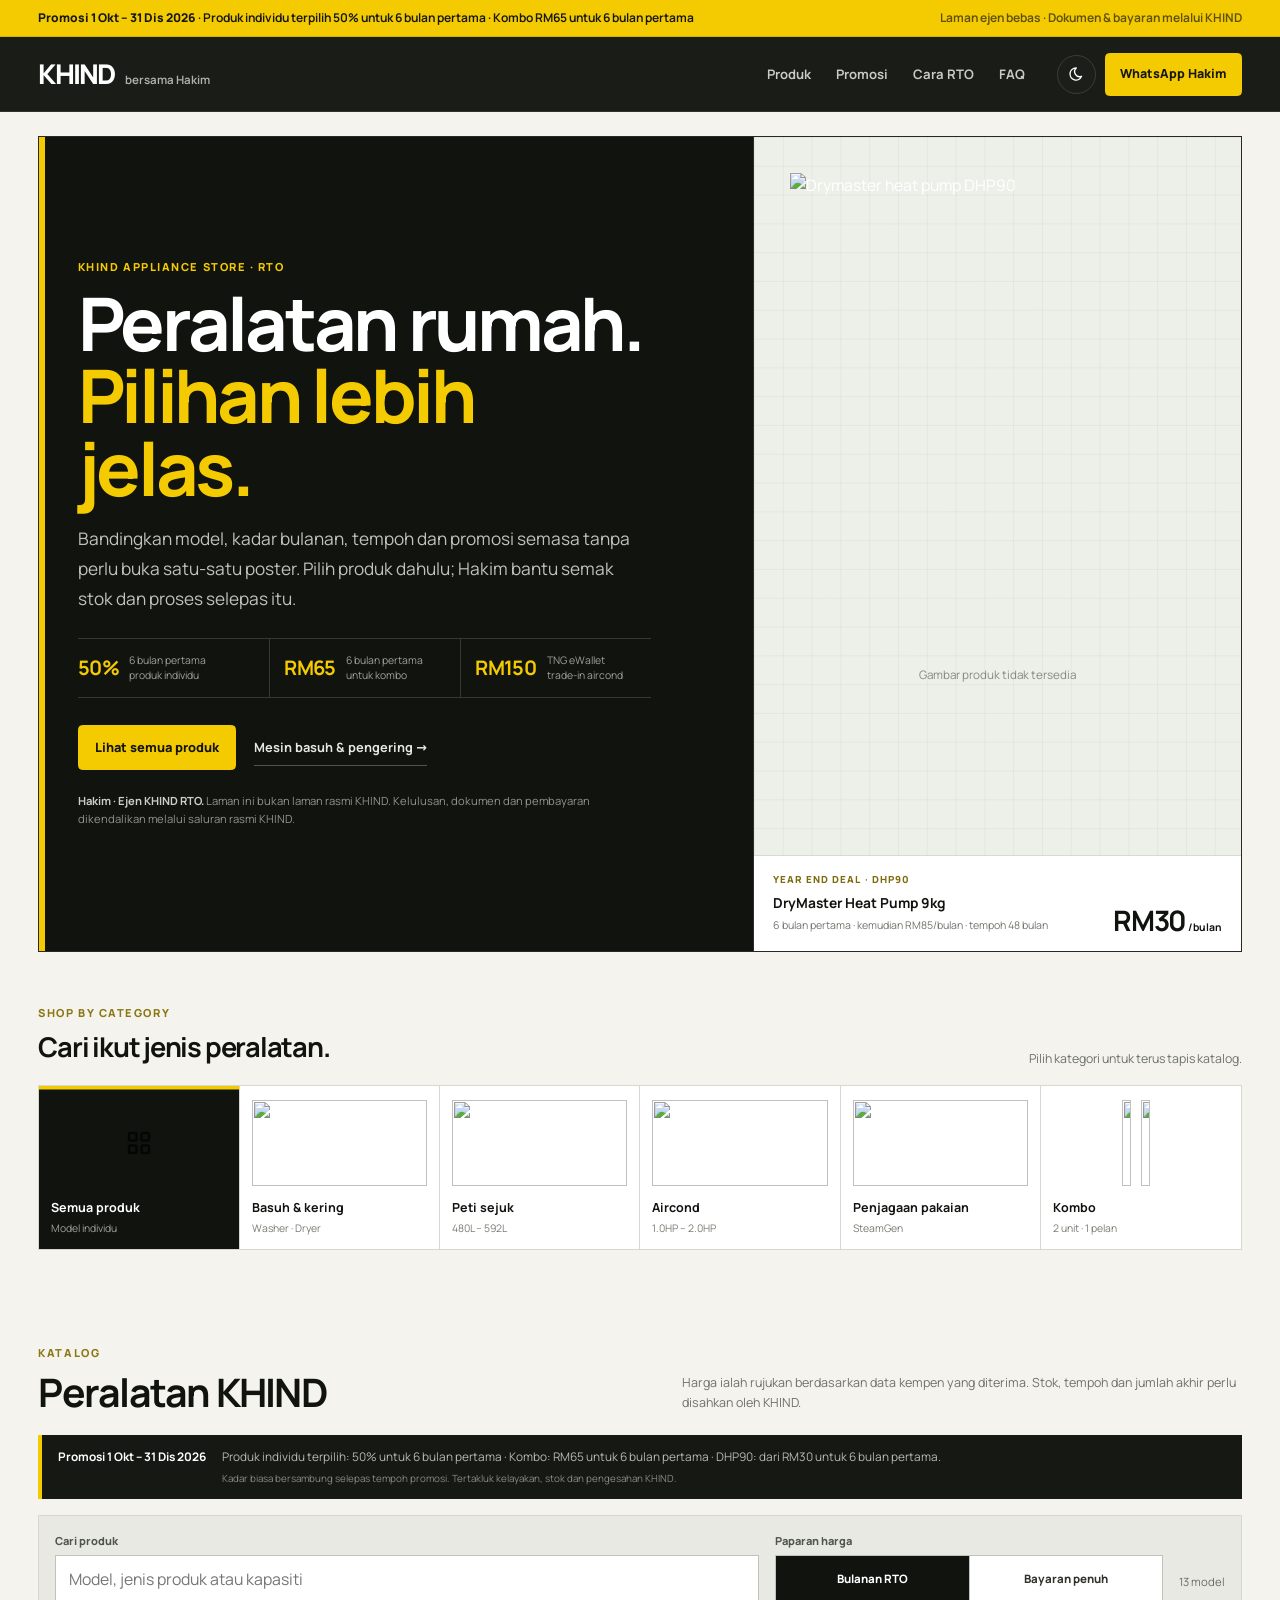
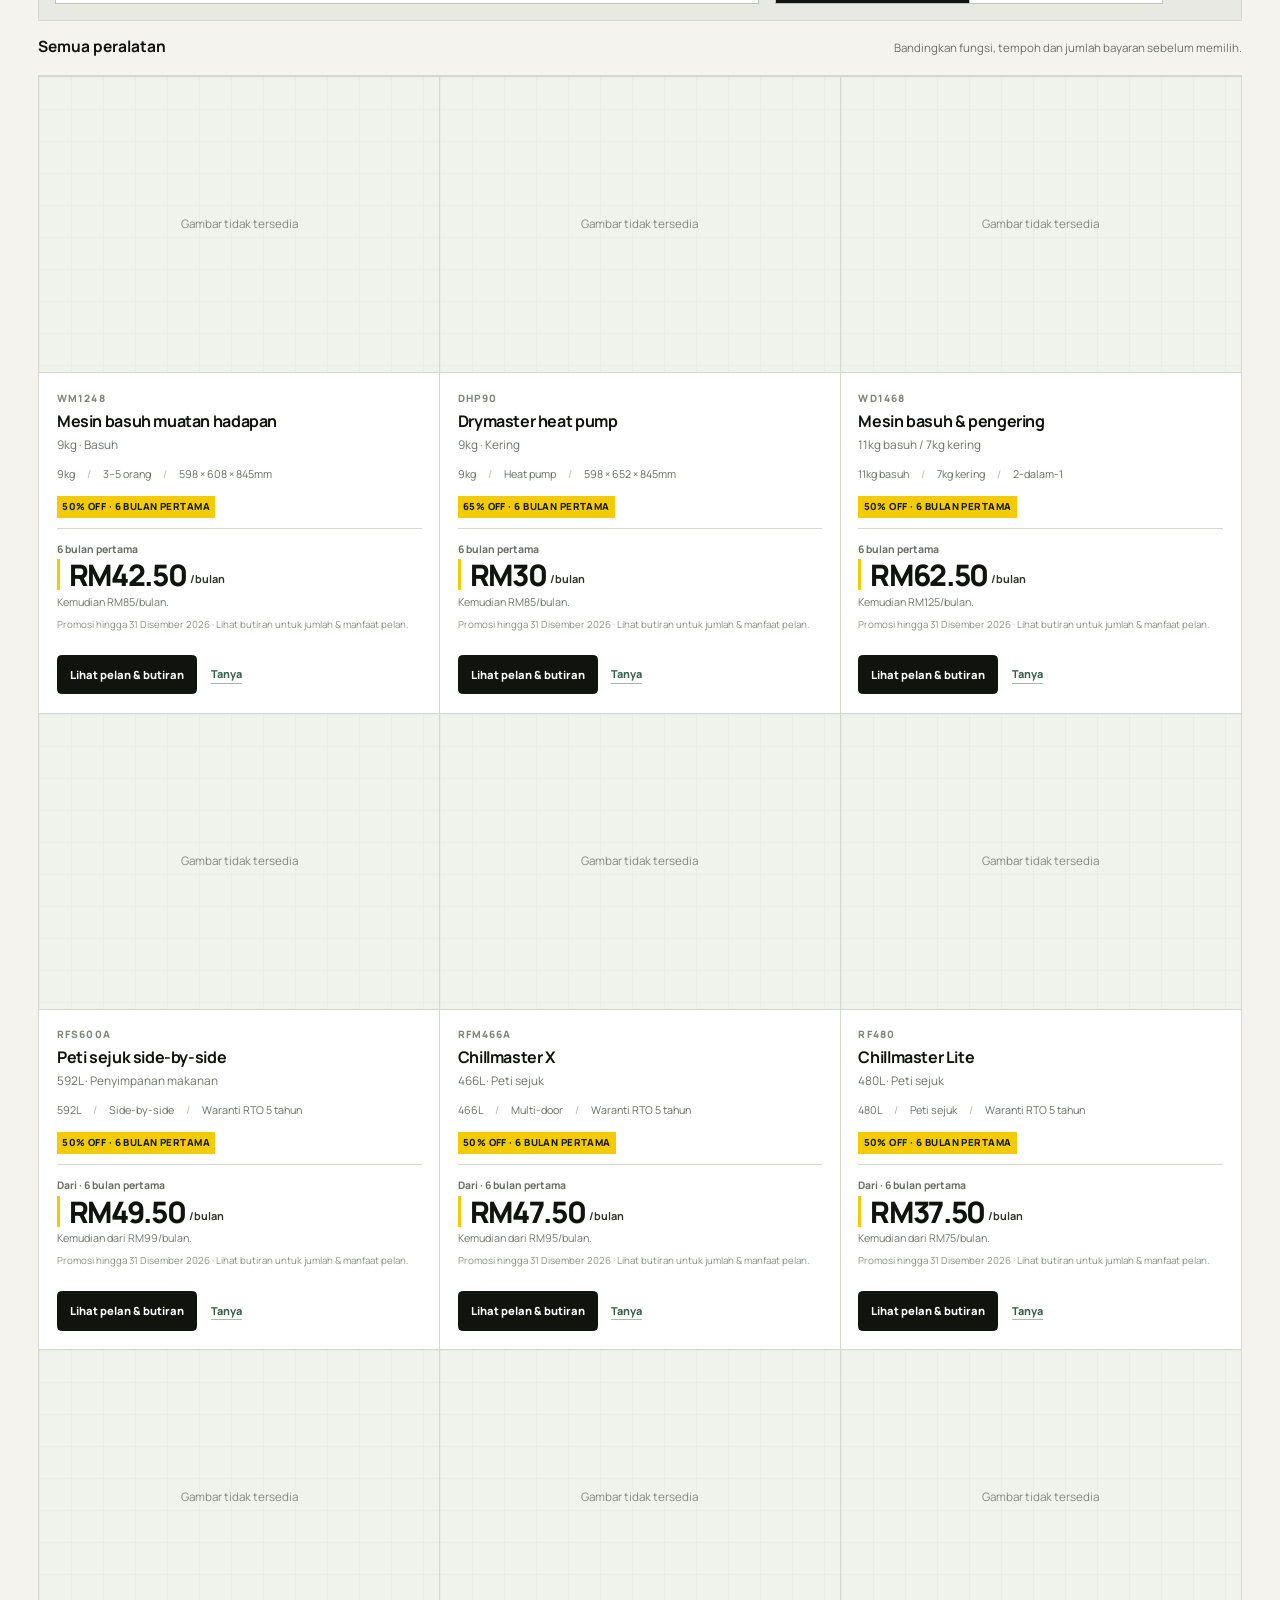
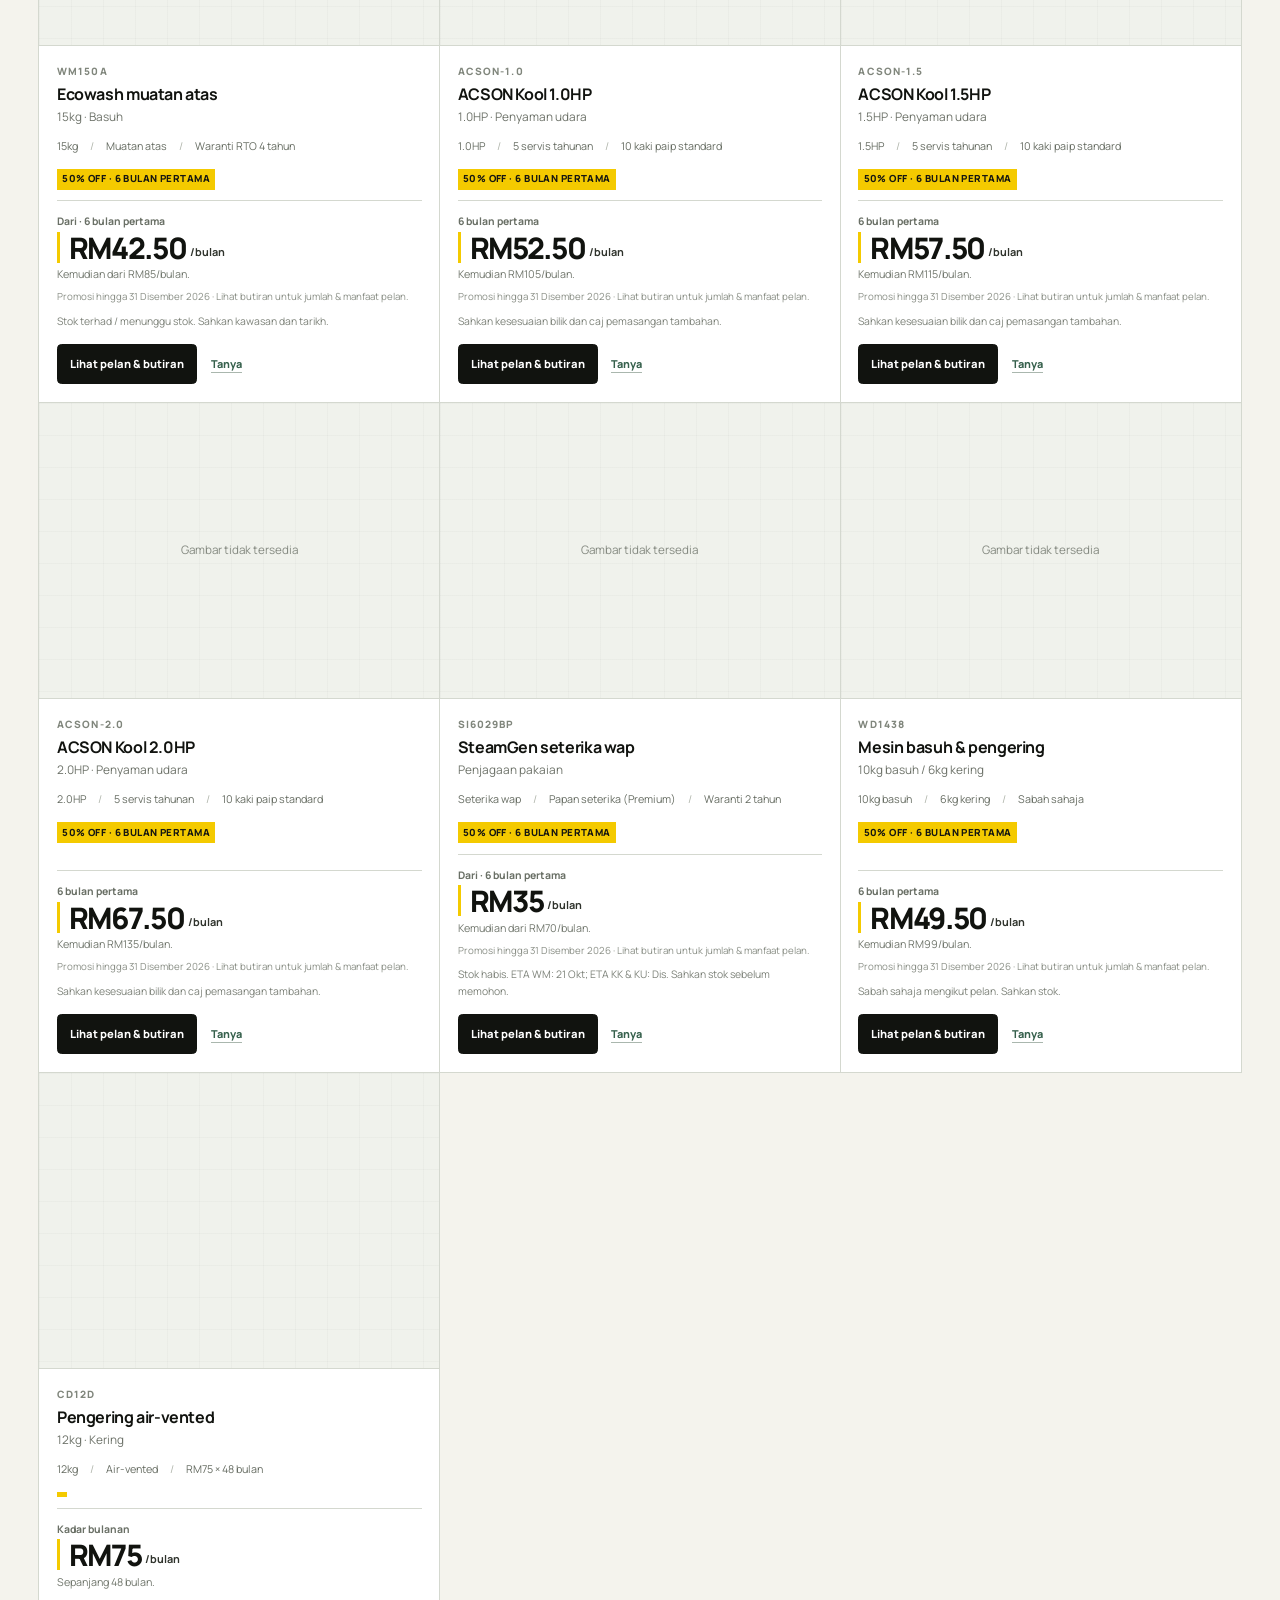
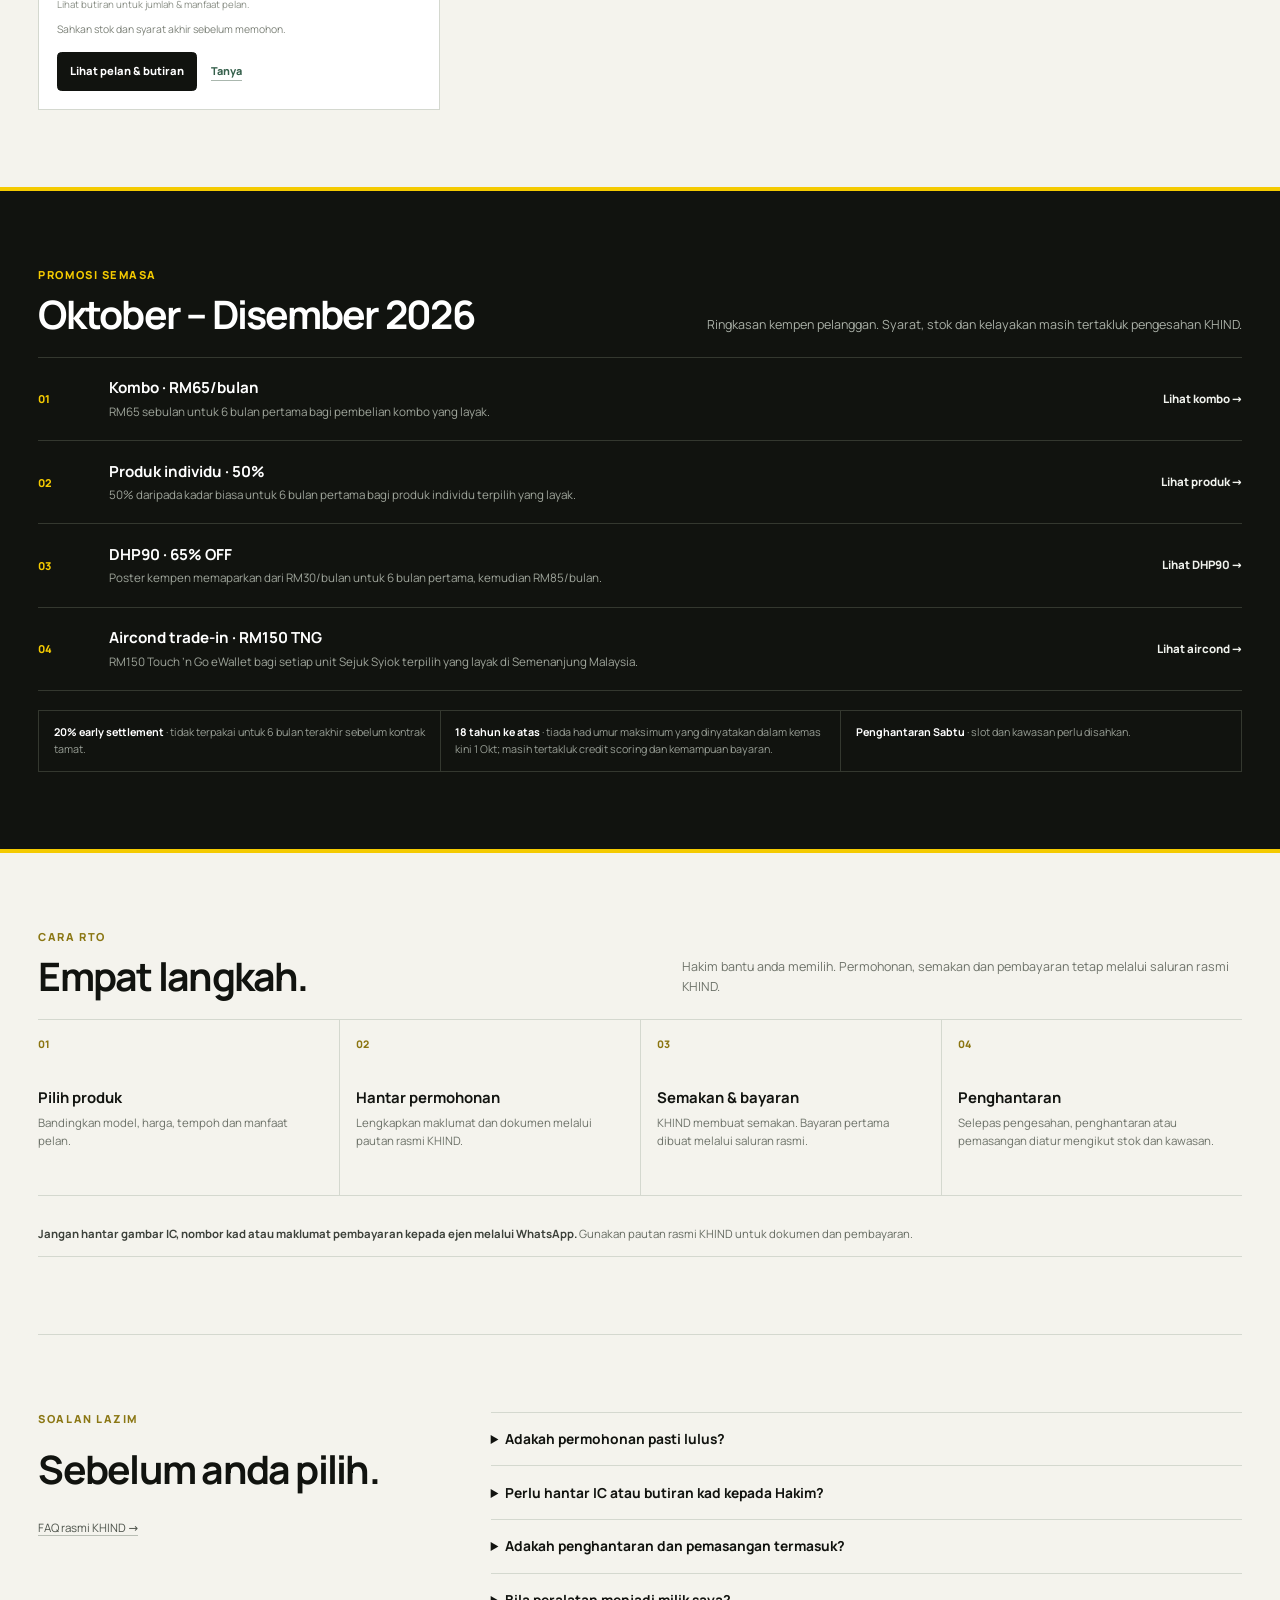
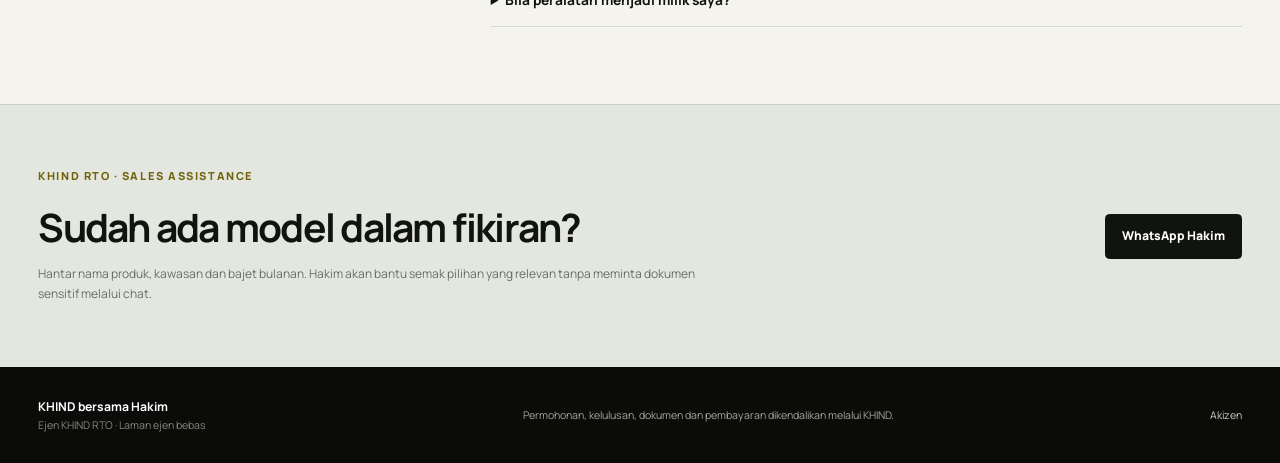
==== khind-catalogue/index.html @ eab480a4 "Rename KHIND catalogue folder and preserve legacy route" ====
<!doctype html>
<html lang="ms">
<head>
  <meta charset="utf-8">
  <meta name="viewport" content="width=device-width, initial-scale=1">
  <meta http-equiv="Content-Security-Policy" content="default-src 'none'; script-src 'self'; script-src-attr 'none'; style-src 'self'; style-src-attr 'none'; img-src 'self' https://cdn.prod.website-files.com https://dtrfh4tzb23hn.cloudfront.net; font-src 'self'; connect-src 'none'; object-src 'none'; media-src 'self'; frame-src 'none'; worker-src 'none'; manifest-src 'self'; base-uri 'none'; form-action 'none'">
  <meta name="referrer" content="strict-origin-when-cross-origin">
  <meta name="robots" content="index,follow">
  <link rel="canonical" href="https://akizen.my/khind-catalogue/">
  <meta property="og:type" content="website">
  <meta property="og:locale" content="ms_MY">
  <meta property="og:title" content="KHIND bersama Hakim · Peralatan Rumah & RTO">
  <meta property="og:description" content="Bandingkan peralatan KHIND, promosi semasa dan pilihan bayaran RTO bersama Hakim.">
  <meta property="og:url" content="https://akizen.my/khind-catalogue/">
  <meta name="theme-color" content="#11120f">
  <meta name="description" content="Katalog peralatan rumah KHIND bersama Hakim. Bandingkan model, harga, promosi dan pilihan bayaran sebelum memohon melalui KHIND.">
  <title>KHIND bersama Hakim · Katalog Peralatan Rumah</title>
  <link rel="icon" href="assets/hakim-mark.svg" type="image/svg+xml">
  <link rel="preload" href="assets/manrope.woff2" as="font" type="font/woff2" crossorigin>
  <link rel="stylesheet" href="retail-2026.css">
  <script src="catalogue.js?v=cd12d-plan-promo" defer></script>
  <script src="script.js?v=cd12d-plan-promo" defer></script>
</head>
<body>
<a class="skip" href="#koleksi">Terus ke katalog</a>

<div class="site-notice">
  <div class="shell">
    <span><strong>Promosi 1 Okt – 31 Dis 2026</strong> · Produk individu terpilih 50% untuk 6 bulan pertama · Kombo RM65 untuk 6 bulan pertama</span>
    <span class="notice-trust">Laman ejen bebas · Dokumen & bayaran melalui KHIND</span>
  </div>
</div>

<header class="site-header">
  <div class="shell header-inner">
    <a class="brand" href="#" aria-label="KHIND bersama Hakim">
      <strong>KHIND</strong>
      <span>bersama Hakim</span>
    </a>

    <nav class="desktop-nav" aria-label="Navigasi utama">
      <a href="#koleksi">Produk</a>
      <a href="#kempen">Promosi</a>
      <a href="#cara">Cara RTO</a>
      <a href="#soalan">FAQ</a>
    </nav>

    <div class="header-actions">
      <button class="theme-toggle" type="button" aria-label="Tukar tema warna" aria-pressed="false">
        <img src="assets/moon.svg" alt="" width="18" height="18">
      </button>
      <a class="header-contact" href="https://wa.me/60174201247?text=Salam%20Hakim%2C%20saya%20perlukan%20bantuan%20pilih%20KHIND.%0A%0AProduk%3A%0AKawasan%3A%0ABajet%20bulanan%3A%20RM" target="_blank" rel="noopener noreferrer">WhatsApp Hakim</a>
    </div>
  </div>
</header>

<main>
  <section class="store-hero shell" aria-labelledby="hero-title">
    <div class="hero-copy">
      <p class="section-label">KHIND APPLIANCE STORE · RTO</p>
      <h1 id="hero-title">Peralatan rumah.<br><span>Pilihan lebih jelas.</span></h1>
      <p class="hero-intro">Bandingkan model, kadar bulanan, tempoh dan promosi semasa tanpa perlu buka satu-satu poster. Pilih produk dahulu; Hakim bantu semak stok dan proses selepas itu.</p>

      <div class="hero-facts" aria-label="Ringkasan promosi semasa">
        <div><strong>50%</strong><span>6 bulan pertama<br>produk individu</span></div>
        <div><strong>RM65</strong><span>6 bulan pertama<br>untuk kombo</span></div>
        <div><strong>RM150</strong><span>TNG eWallet<br>trade-in aircond</span></div>
      </div>

      <div class="hero-actions">
        <a class="button-primary" href="#koleksi">Lihat semua produk</a>
        <a class="button-link" id="browse-laundry" href="#koleksi">Mesin basuh & pengering →</a>
      </div>

      <p class="agent-note"><strong>Hakim · Ejen KHIND RTO.</strong> Laman ini bukan laman rasmi KHIND. Kelulusan, dokumen dan pembayaran dikendalikan melalui saluran rasmi KHIND.</p>
    </div>

    <div class="hero-product">
      <div class="hero-product-image">
        <img id="hero-image" src="https://cdn.prod.website-files.com/673177735a80fcb0f16f912d/67b6de08e697276c238572df_80470333f122e0f2aadfa0e9527a24db.avif" alt="KHIND DryMaster DHP90" width="616" height="616" fetchpriority="high" decoding="async" referrerpolicy="no-referrer">
      </div>
      <div class="hero-product-info">
        <div class="hero-product-copy">
          <span class="hero-deal-label">YEAR END DEAL · DHP90</span>
          <b>DryMaster Heat Pump 9kg</b>
          <p>6 bulan pertama · kemudian RM85/bulan · tempoh 48 bulan</p>
        </div>
        <strong class="hero-deal-price">RM30<small>/bulan</small></strong>
      </div>
    </div>
  </section>

  <section class="category-section shell" aria-labelledby="category-title">
    <div class="simple-heading">
      <div>
        <p class="section-label">SHOP BY CATEGORY</p>
        <h2 id="category-title">Cari ikut jenis peralatan.</h2>
      </div>
      <p>Pilih kategori untuk terus tapis katalog.</p>
    </div>

    <div class="filters" role="group" aria-label="Kategori produk">
      <button class="active" data-category="all" aria-pressed="true">
        <span class="category-image category-all"><img src="assets/layout-grid.svg" alt="" width="40" height="40"></span>
        <span><b>Semua produk</b><small>Model individu</small></span>
      </button>
      <button data-category="laundry" aria-pressed="false">
        <span class="category-image"><img src="https://cdn.prod.website-files.com/673177735a80fcb0f16f912d/67b6de08e697276c238572df_80470333f122e0f2aadfa0e9527a24db.avif" alt="" loading="lazy" decoding="async" referrerpolicy="no-referrer"></span>
        <span><b>Basuh & kering</b><small>Washer · Dryer</small></span>
      </button>
      <button data-category="fridge" aria-pressed="false">
        <span class="category-image"><img src="https://cdn.prod.website-files.com/673177735a80fcb0f16f912d/685a6b8f8ae40c24fc405740_1%20(1).png" alt="" loading="lazy" decoding="async" referrerpolicy="no-referrer"></span>
        <span><b>Peti sejuk</b><small>480L – 592L</small></span>
      </button>
      <button data-category="cooling" aria-pressed="false">
        <span class="category-image"><img src="https://cdn.prod.website-files.com/673177735a80fcb0f16f912d/691eedc92d5490647d84b617_01_AC_carousel-1.jpg" alt="" loading="lazy" decoding="async" referrerpolicy="no-referrer"></span>
        <span><b>Aircond</b><small>1.0HP – 2.0HP</small></span>
      </button>
      <button data-category="garment" aria-pressed="false">
        <span class="category-image"><img src="https://cdn.prod.website-files.com/673177735a80fcb0f16f912d/685292ca4e8a14b4981801d6_carousel1.png" alt="" loading="lazy" decoding="async" referrerpolicy="no-referrer"></span>
        <span><b>Penjagaan pakaian</b><small>SteamGen</small></span>
      </button>
      <button data-category="bundle" aria-pressed="false">
        <span class="category-image"><span class="category-pair"><img src="https://cdn.prod.website-files.com/673177735a80fcb0f16f912d/67b6de08e697276c238572df_80470333f122e0aadfa0e9527a24db.avif" alt="" loading="lazy" decoding="async" referrerpolicy="no-referrer"><img src="https://cdn.prod.website-files.com/673177735a80fcb0f16f912d/685a6b8f8ae40c24fc405740_1%20(1).png" alt="" loading="lazy" decoding="async" referrerpolicy="no-referrer"></span></span>
        <span><b>Kombo</b><small>2 unit · 1 pelan</small></span>
      </button>
    </div>
  </section>

  <section class="catalogue-section shell" id="koleksi" aria-labelledby="catalogue-title">
    <div class="catalogue-heading">
      <div>
        <p class="section-label">KATALOG</p>
        <h2 id="catalogue-title">Peralatan KHIND</h2>
      </div>
      <p>Harga ialah rujukan berdasarkan data kempen yang diterima. Stok, tempoh dan jumlah akhir perlu disahkan oleh KHIND.</p>
    </div>

    <div id="campaign" class="campaign"></div>

    <div class="catalogue-tools">
      <div class="search-field">
        <label for="search">Cari produk</label>
        <div class="search-control">
          <input id="search" type="search" placeholder="Model, jenis produk atau kapasiti">
          <button id="clear-search" type="button" aria-label="Kosongkan carian" title="Kosongkan carian" hidden>×</button>
        </div>
      </div>

      <div class="catalogue-payment">
        <span class="control-label">Paparan harga</span>
        <div class="payment-switch" role="group" aria-label="Paparan harga">
          <button type="button" class="active" data-payment-mode="rto" aria-pressed="true">Bulanan RTO</button>
          <button type="button" data-payment-mode="cash" aria-pressed="false">Bayaran penuh</button>
        </div>
        <select id="payment" class="payment-native" aria-label="Paparan harga" aria-hidden="true" tabindex="-1">
          <option value="rto">Bulanan RTO</option>
          <option value="cash">Bayaran penuh</option>
        </select>
      </div>

      <p id="count" role="status" aria-live="polite"></p>
    </div>

    <div id="category-story" class="category-story"></div>
    <div id="products" class="products" aria-label="Senarai produk"></div>

    <noscript>
      <p>Aktifkan JavaScript untuk melihat katalog interaktif. Hubungi Hakim di <a href="https://wa.me/60174201247">WhatsApp</a> untuk senarai produk dan harga.</p>
    </noscript>
  </section>

  <section class="promotion-section" id="kempen" aria-labelledby="promo-title">
    <div class="shell">
      <div class="catalogue-heading">
        <div>
          <p class="section-label">PROMOSI SEMASA</p>
          <h2 id="promo-title">Oktober – Disember 2026</h2>
        </div>
        <p>Ringkasan kempen pelanggan. Syarat, stok dan kelayakan masih tertakluk pengesahan KHIND.</p>
      </div>

      <div class="promotion-list">
        <article>
          <span class="promo-number">01</span>
          <div><h3>Kombo · RM65/bulan</h3><p>RM65 sebulan untuk 6 bulan pertama bagi pembelian kombo yang layak.</p></div>
          <a href="#koleksi" data-campaign-category="bundle">Lihat kombo →</a>
        </article>
        <article>
          <span class="promo-number">02</span>
          <div><h3>Produk individu · 50%</h3><p>50% daripada kadar biasa untuk 6 bulan pertama bagi produk individu terpilih yang layak.</p></div>
          <a href="#koleksi">Lihat produk →</a>
        </article>
        <article>
          <span class="promo-number">03</span>
          <div><h3>DHP90 · 65% OFF</h3><p>Poster kempen memaparkan dari RM30/bulan untuk 6 bulan pertama, kemudian RM85/bulan.</p></div>
          <a href="#koleksi" data-campaign-search="DHP90">Lihat DHP90 →</a>
        </article>
        <article>
          <span class="promo-number">04</span>
          <div><h3>Aircond trade-in · RM150 TNG</h3><p>RM150 Touch ’n Go eWallet bagi setiap unit Sejuk Syiok terpilih yang layak di Semenanjung Malaysia.</p></div>
          <a href="#koleksi" data-campaign-category="cooling">Lihat aircond →</a>
        </article>
      </div>

      <div class="promotion-notes">
        <p><strong>20% early settlement</strong> · tidak terpakai untuk 6 bulan terakhir sebelum kontrak tamat.</p>
        <p><strong>18 tahun ke atas</strong> · tiada had umur maksimum yang dinyatakan dalam kemas kini 1 Okt; masih tertakluk credit scoring dan kemampuan bayaran.</p>
        <p><strong>Penghantaran Sabtu</strong> · slot dan kawasan perlu disahkan.</p>
      </div>
    </div>
  </section>

  <section class="how-section shell" id="cara" aria-labelledby="how-title">
    <div class="catalogue-heading">
      <div>
        <p class="section-label">CARA RTO</p>
        <h2 id="how-title">Empat langkah.</h2>
      </div>
      <p>Hakim bantu anda memilih. Permohonan, semakan dan pembayaran tetap melalui saluran rasmi KHIND.</p>
    </div>

    <ol class="steps">
      <li><span>01</span><div><h3>Pilih produk</h3><p>Bandingkan model, harga, tempoh dan manfaat pelan.</p></div></li>
      <li><span>02</span><div><h3>Hantar permohonan</h3><p>Lengkapkan maklumat dan dokumen melalui pautan rasmi KHIND.</p></div></li>
      <li><span>03</span><div><h3>Semakan & bayaran</h3><p>KHIND membuat semakan. Bayaran pertama dibuat melalui saluran rasmi.</p></div></li>
      <li><span>04</span><div><h3>Penghantaran</h3><p>Selepas pengesahan, penghantaran atau pemasangan diatur mengikut stok dan kawasan.</p></div></li>
    </ol>

    <p class="security-note"><strong>Jangan hantar gambar IC, nombor kad atau maklumat pembayaran kepada ejen melalui WhatsApp.</strong> Gunakan pautan rasmi KHIND untuk dokumen dan pembayaran.</p>
  </section>

  <section class="faq-section shell" id="soalan" aria-labelledby="faq-title">
    <div class="faq-heading">
      <p class="section-label">SOALAN LAZIM</p>
      <h2 id="faq-title">Sebelum anda pilih.</h2>
      <a href="https://www.khindrto.com.my/faq" target="_blank" rel="noopener noreferrer">FAQ rasmi KHIND →</a>
    </div>

    <div class="faq-list">
      <details><summary>Adakah permohonan pasti lulus?</summary><p>Tidak. KHIND menentukan kelulusan selepas semakan. Dokumen hendaklah dihantar hanya melalui pautan rasmi KHIND.</p></details>
      <details><summary>Perlu hantar IC atau butiran kad kepada Hakim?</summary><p>Tidak. Jangan hantar gambar IC, nombor kad atau butiran pembayaran dalam chat ejen.</p></details>
      <details><summary>Adakah penghantaran dan pemasangan termasuk?</summary><p>Skop berbeza mengikut produk, pelan dan alamat. Kerja tambahan seperti pendawaian atau paip tambahan boleh dikenakan caj berasingan.</p></details>
      <details><summary>Bila peralatan menjadi milik saya?</summary><p>Menurut FAQ KHIND, pemilikan berpindah selepas semua bayaran diselesaikan. Rujuk perjanjian sebenar sebelum menerima tawaran.</p></details>
    </div>
  </section>

  <section class="contact-section">
    <div class="shell contact-inner">
      <div>
        <p class="section-label">KHIND RTO · SALES ASSISTANCE</p>
        <h2>Sudah ada model dalam fikiran?</h2>
        <p>Hantar nama produk, kawasan dan bajet bulanan. Hakim akan bantu semak pilihan yang relevan tanpa meminta dokumen sensitif melalui chat.</p>
      </div>
      <a class="contact-button" href="https://wa.me/60174201247?text=Salam%20Hakim%2C%20tolong%20bantu%20saya%20pilih%20produk%20KHIND.%0A%0AJenis%20produk%3A%0AKawasan%3A%0ABajet%20bulanan%3A%20RM%0AKeperluan%20utama%3A" target="_blank" rel="noopener noreferrer">WhatsApp Hakim</a>
    </div>
  </section>
</main>

<footer class="site-footer">
  <div class="shell footer-inner">
    <div><strong>KHIND bersama Hakim</strong><span>Ejen KHIND RTO · Laman ejen bebas</span></div>
    <p>Permohonan, kelulusan, dokumen dan pembayaran dikendalikan melalui KHIND.</p>
    <a href="../">Akizen</a>
  </div>
</footer>

<dialog id="detail" aria-labelledby="detail-title">
  <button class="close" aria-label="Tutup butiran">×</button>
  <div id="detail-content"></div>
</dialog>

<nav class="mobile-bottom-nav" aria-label="Navigasi mudah alih">
  <a class="active" aria-current="page" href="#koleksi" data-mobile-nav="koleksi"><span>Produk</span></a>
  <a href="#kempen" data-mobile-nav="kempen"><span>Promosi</span></a>
  <a href="#cara" data-mobile-nav="cara"><span>Cara RTO</span></a>
  <a href="https://wa.me/60174201247?text=Salam%20Hakim%2C%20saya%20perlukan%20bantuan%20pilih%20KHIND." target="_blank" rel="noopener noreferrer"><span>WhatsApp</span></a>
</nav>
</body>
</html>
---- khind-catalogue/retail-2026.css ----
@font-face{
  font-family:Manrope;
  src:url("assets/manrope.woff2") format("woff2");
  font-style:normal;
  font-weight:200 800;
  font-display:swap;
}

:root{
  --black:#11130f;
  --black-2:#1b1e18;
  --paper:#f4f3ed;
  --panel:#fff;
  --soft:#e9ebe4;
  --line:#d4d8cf;
  --line-dark:#30342c;
  --text:#2f332c;
  --muted:#6d7269;
  --yellow:#f4ca00;
  --yellow-soft:#fff4a4;
  --green:#168a59;
  --warning:#b77728;
  --page:88rem;
  --gutter:clamp(1rem,3vw,4rem);
  --section:clamp(3.4rem,6vw,6rem);
  --radius:.28rem;
  --font-body:clamp(.94rem,.91rem + .1vw,1rem);
  --font-small:clamp(.72rem,.69rem + .08vw,.79rem);
  --h1:clamp(2.85rem,1.9rem + 3.4vw,5.4rem);
  --h2:clamp(1.8rem,1.45rem + 1.25vw,2.8rem);
}

*{box-sizing:border-box}
html{scroll-behavior:smooth;scroll-padding-top:5rem}
body{
  margin:0;
  background:var(--paper);
  color:var(--text);
  font:400 var(--font-body)/1.62 Manrope,system-ui,sans-serif;
  -webkit-font-smoothing:antialiased;
}
body.modal-open,
body:has(dialog[open]){overflow:hidden}
img{display:block;max-width:100%}
a{color:inherit;text-decoration:none}
button,input,select{font:inherit}
button{color:inherit}
h1,h2,h3,p{margin-top:0}
h1,h2,h3{color:var(--black)}
h1,h2{letter-spacing:-.045em}
.shell{
  width:min(var(--page),calc(100% - (var(--gutter) * 2)));
  margin-inline:auto;
}
.skip{
  position:fixed;z-index:1000;top:.5rem;left:.5rem;
  padding:.65rem .9rem;background:#fff;color:#111;
  transform:translateY(-150%);
}
.skip:focus{transform:none}

/* ---------- global retail chrome ---------- */
.site-notice{
  background:var(--yellow);
  color:#171812;
  border-bottom:1px solid #d6b200;
  font-size:var(--font-small);
  font-weight:650;
}
.site-notice .shell{
  min-height:2.25rem;
  display:flex;
  align-items:center;
  justify-content:space-between;
  gap:1rem;
  padding-block:.35rem;
}
.site-notice strong{font-weight:850}
.notice-trust{opacity:.68;white-space:nowrap}

.site-header{
  position:sticky;
  top:0;
  z-index:80;
  background:rgba(17,19,15,.96);
  color:#fff;
  border-bottom:1px solid var(--line-dark);
  backdrop-filter:blur(.65rem);
}
.header-inner{
  min-height:4.65rem;
  display:flex;
  align-items:center;
  gap:2rem;
}
.brand{
  display:flex;
  align-items:baseline;
  gap:.65rem;
  margin-right:auto;
}
.brand strong{
  color:#fff;
  font-size:1.7rem;
  font-weight:850;
  letter-spacing:-.065em;
}
.brand span{
  color:#aeb4aa;
  font-size:.72rem;
  font-weight:650;
}
.desktop-nav{
  display:flex;
  gap:1.55rem;
  align-items:center;
}
.desktop-nav a{
  position:relative;
  color:#c8cdc4;
  font-size:.82rem;
  font-weight:680;
  padding:.45rem 0;
}
.desktop-nav a:after{
  content:"";
  position:absolute;
  left:0;right:100%;bottom:.05rem;
  height:.14rem;
  background:var(--yellow);
  transition:right .18s ease;
}
.desktop-nav a:hover:after,.desktop-nav a.is-active:after{right:0}
.header-actions{display:flex;align-items:center;gap:.55rem}
.theme-toggle{
  width:2.45rem;height:2.45rem;
  display:grid;place-items:center;
  border:1px solid #3a3e35;
  border-radius:50%;
  padding:0;
  background:#1b1e19;
  cursor:pointer;
}
.theme-toggle img{width:1rem;height:1rem;filter:invert(1)}
.header-contact{
  min-height:2.55rem;
  display:inline-flex;align-items:center;justify-content:center;
  padding:.65rem .9rem;
  background:var(--yellow);
  border:1px solid var(--yellow);
  border-radius:var(--radius);
  color:#171812;
  font-size:.78rem;
  font-weight:800;
}

/* ---------- hero ---------- */
.store-hero{
  position:relative;
  display:grid;
  grid-template-columns:minmax(0,1.04fr) minmax(24rem,.78fr);
  gap:clamp(2rem,5vw,5rem);
  align-items:stretch;
  margin-top:clamp(1rem,2vw,1.5rem);
  background:var(--black);
  border:1px solid #262a23;
  color:#fff;
  overflow:hidden;
}
.store-hero:before{
  content:"";
  position:absolute;
  inset:0 auto 0 0;
  width:.35rem;
  background:var(--yellow);
}
.hero-copy{
  min-width:0;
  padding:clamp(2.4rem,5vw,4.7rem) clamp(1.6rem,3vw,3rem);
  align-self:center;
}
.section-label{
  margin-bottom:.75rem;
  color:#8b7714;
  font-size:.69rem;
  line-height:1.3;
  font-weight:850;
  letter-spacing:.14em;
}
.store-hero .section-label{color:var(--yellow)}
.hero-copy h1{
  margin:0 0 1.25rem;
  color:#fff;
  font-size:var(--h1);
  line-height:.98;
  font-weight:730;
}
.hero-copy h1 span{color:var(--yellow)}
.hero-intro{
  max-width:44rem;
  margin-bottom:1.55rem;
  color:#bec4ba;
  font-size:clamp(.98rem,.92rem + .2vw,1.12rem);
  line-height:1.72;
}
.hero-facts{
  display:grid;
  grid-template-columns:repeat(3,minmax(0,1fr));
  max-width:43rem;
  margin:0 0 1.7rem;
  border-block:1px solid #353931;
}
.hero-facts>div{
  min-width:0;
  display:flex;
  align-items:center;
  gap:.65rem;
  padding:.8rem .8rem .8rem 0;
}
.hero-facts>div+div{
  padding-left:.9rem;
  border-left:1px solid #353931;
}
.hero-facts strong{
  color:var(--yellow);
  font-size:1.25rem;
  letter-spacing:-.03em;
  white-space:nowrap;
}
.hero-facts span{
  color:#9da39a;
  font-size:.65rem;
  line-height:1.45;
}
.hero-actions{
  display:flex;
  flex-wrap:wrap;
  gap:.75rem 1.15rem;
  align-items:center;
  margin-bottom:1.35rem;
}
.button-primary{
  min-height:2.75rem;
  display:inline-flex;align-items:center;justify-content:center;
  padding:.7rem 1rem;
  border:1px solid var(--yellow);
  border-radius:var(--radius);
  background:var(--yellow);
  color:#151611;
  font-size:.8rem;
  font-weight:820;
}
.button-link{
  padding:.45rem 0;
  color:#e5e8e2;
  font-size:.8rem;
  font-weight:700;
  border-bottom:1px solid #51564c;
}
.agent-note{
  max-width:41rem;
  margin:0;
  color:#8f968c;
  font-size:.7rem;
  line-height:1.62;
}
.agent-note strong{color:#cbd0c7}

.hero-product{
  min-width:0;
  display:grid;
  grid-template-rows:minmax(22rem,1fr) auto;
  background:#edf0e9;
  border-left:1px solid #2b2e28;
}
.hero-product-image{
  min-height:clamp(23rem,34vw,31rem);
  display:grid;
  place-items:center;
  padding:clamp(1.2rem,2.8vw,2.6rem);
  background:
    linear-gradient(rgba(28,31,25,.045) 1px,transparent 1px),
    linear-gradient(90deg,rgba(28,31,25,.045) 1px,transparent 1px),
    #edf0e9;
  background-size:1.8rem 1.8rem;
}
.hero-product-image img{
  width:100%;
  height:clamp(19rem,28vw,27.5rem);
  object-fit:contain;
}
.hero-image-fallback{
  min-height:18rem;
  display:grid;place-items:center;
  color:#7c8177;
  font-size:.75rem;
}
.hero-product-info{
  display:grid;
  grid-template-columns:minmax(0,1fr) auto;
  gap:1rem;
  align-items:end;
  padding:1rem 1.15rem 1.05rem;
  background:#fff;
  border-top:1px solid #d6dad1;
}
.hero-product-copy{min-width:0}
.hero-deal-label{
  display:block;
  margin-bottom:.22rem;
  color:#7e6b0e;
  font-size:.61rem;
  font-weight:850;
  letter-spacing:.11em;
}
.hero-product-copy b{
  display:block;
  color:var(--black);
  font-size:.86rem;
}
.hero-product-copy p{
  margin:.2rem 0 0;
  color:#70756c;
  font-size:.66rem;
}
.hero-deal-price{
  color:var(--black);
  font-size:clamp(1.7rem,2.2vw,2.3rem);
  line-height:1;
  letter-spacing:-.04em;
  white-space:nowrap;
}
.hero-deal-price small{font-size:.65rem;letter-spacing:0;margin-left:.12rem}

/* ---------- categories ---------- */
.category-section{
  padding-block:clamp(2.5rem,4.2vw,3.8rem) 1.2rem;
}
.simple-heading{
  display:flex;
  justify-content:space-between;
  align-items:end;
  gap:2rem;
  margin-bottom:1rem;
}
.simple-heading>div{min-width:0}
.simple-heading .section-label{margin-bottom:.3rem}
.simple-heading h2{
  margin:0;
  font-size:clamp(1.35rem,1.1rem + .75vw,1.95rem);
}
.simple-heading>p{
  max-width:28rem;
  margin:0;
  color:var(--muted);
  font-size:.77rem;
}
.filters{
  display:grid;
  grid-template-columns:repeat(6,minmax(0,1fr));
  border-top:1px solid var(--line);
  border-left:1px solid var(--line);
  background:var(--panel);
}
.filters button{
  min-width:0;
  min-height:9.5rem;
  display:grid;
  grid-template-rows:1fr auto;
  gap:.65rem;
  padding:.75rem;
  border:0;
  border-right:1px solid var(--line);
  border-bottom:1px solid var(--line);
  background:#fff;
  text-align:left;
  cursor:pointer;
  transition:background .14s ease;
}
.filters button:hover{background:#f5f6f1}
.filters button.active{
  background:var(--black);
  box-shadow:inset 0 .22rem 0 var(--yellow);
}
.category-image{
  min-height:5.6rem;
  display:grid;place-items:center;
  overflow:hidden;
}
.category-image>img{width:100%;height:5.4rem;object-fit:contain}
.category-all img{width:1.9rem;height:1.9rem;opacity:.7}
.category-pair{height:5.4rem;display:flex;justify-content:center}
.category-pair img{width:48%;height:100%;object-fit:contain}
.filters button>span:last-child{display:grid;gap:.1rem}
.filters b{color:var(--black);font-size:.78rem}
.filters small{color:#777c72;font-size:.65rem}
.filters button.active b{color:#fff}
.filters button.active small{color:#9da39a}
.filters button.active .category-image{filter:brightness(.78) contrast(1.05)}

/* ---------- catalogue ---------- */
.catalogue-section{padding-block:var(--section)}
.catalogue-heading{
  display:flex;
  justify-content:space-between;
  align-items:end;
  gap:2rem;
  margin-bottom:1.35rem;
}
.catalogue-heading h2{
  margin:0;
  font-size:var(--h2);
  line-height:1.05;
}
.catalogue-heading>p{
  max-width:35rem;
  margin:0;
  color:var(--muted);
  font-size:.78rem;
}
.campaign{
  display:flex;
  align-items:flex-start;
  gap:1rem;
  margin-bottom:1rem;
  padding:.75rem 1rem;
  background:#161814;
  border-left:.25rem solid var(--yellow);
  color:#b5bbb1;
  font-size:.74rem;
}
.campaign:empty{display:none}
.campaign b{color:#fff;white-space:nowrap}
.campaign span{display:flex;flex-wrap:wrap;gap:.3rem .8rem}
.campaign small{color:#858c81}

.catalogue-tools{
  display:grid;
  grid-template-columns:minmax(18rem,1fr) minmax(17rem,.55fr) auto;
  gap:1rem;
  align-items:end;
  padding:1rem;
  background:#e7e9e2;
  border:1px solid var(--line);
}
.search-field label,.control-label{
  display:block;
  margin-bottom:.35rem;
  color:#50554d;
  font-size:.69rem;
  font-weight:780;
}
.search-control{position:relative}
.search-control input{
  width:100%;
  min-height:2.9rem;
  padding:.65rem 2.5rem .65rem .8rem;
  border:1px solid #bfc4ba;
  border-radius:0;
  background:#fff;
  color:var(--black);
  outline:none;
}
.search-control input:focus{
  border-color:#6d7368;
  box-shadow:0 0 0 .14rem rgba(78,84,74,.11);
}
#clear-search{
  position:absolute;
  top:50%;right:.35rem;
  transform:translateY(-50%);
  width:2rem;height:2rem;
  border:0;background:transparent;color:#697067;
  cursor:pointer;
}
.payment-switch{
  display:grid;
  grid-template-columns:1fr 1fr;
  border:1px solid #bfc4ba;
  background:#fff;
}
.payment-switch button{
  min-height:2.9rem;
  border:0;
  background:#fff;
  cursor:pointer;
  font-size:.72rem;
  font-weight:760;
}
.payment-switch button+button{border-left:1px solid #bfc4ba}
.payment-switch button.active{background:var(--black);color:#fff}
.payment-native{
  position:absolute;width:1px;height:1px;overflow:hidden;opacity:0;pointer-events:none;
}
#count{
  margin:0 0 .75rem;
  color:#686e65;
  font-size:.71rem;
  white-space:nowrap;
}
.category-story{
  padding:.85rem 0 1rem;
  border-bottom:1px solid var(--line);
}
.story-inner{
  display:flex;
  justify-content:space-between;
  gap:1rem;
  align-items:baseline;
}
.story-title{margin:0;font-size:.97rem}
.story-copy{margin:0;color:var(--muted);font-size:.72rem}

.products{
  display:grid;
  grid-template-columns:repeat(3,minmax(0,1fr));
  border-top:1px solid var(--line);
  border-left:1px solid var(--line);
}
.card{
  min-width:0;
  display:flex;
  flex-direction:column;
  background:#fff;
  border-right:1px solid var(--line);
  border-bottom:1px solid var(--line);
}
.product-art{
  min-height:18.5rem;
  display:grid;place-items:center;
  padding:1.35rem;
  background:
    linear-gradient(rgba(32,35,29,.025) 1px,transparent 1px),
    linear-gradient(90deg,rgba(32,35,29,.025) 1px,transparent 1px),
    #f0f2ec;
  background-size:2rem 2rem;
  border-bottom:1px solid var(--line);
}
.product-art>img{
  width:100%;
  height:15.6rem;
  object-fit:contain;
}
.combo-art{
  width:100%;
  height:15.6rem;
  display:flex;align-items:center;justify-content:center;gap:.25rem;
}
.combo-art img{width:48%;height:100%;object-fit:contain}
.no-image{display:grid;place-items:center;color:#858a81;font-size:.73rem;text-align:center}
.card-content{
  display:flex;
  flex:1;
  flex-direction:column;
  padding:1.05rem 1.1rem 1.15rem;
}
.result-category,.model{
  margin:0 0 .28rem;
  color:#80867c;
  font-size:.63rem;
  font-weight:850;
  letter-spacing:.11em;
  text-transform:uppercase;
}
.card h3{
  margin:0 0 .2rem;
  font-size:1rem;
  line-height:1.28;
  letter-spacing:-.024em;
}
.description{margin:0 0 .75rem;color:var(--muted);font-size:.74rem}
.decision-points{
  display:flex;
  flex-wrap:wrap;
  gap:.25rem .75rem;
  margin:0 0 .8rem;
  padding:0;
  list-style:none;
  color:#666c62;
  font-size:.67rem;
}
.decision-points li+li:before{content:"/";margin-right:.75rem;color:#afb4aa}
.promo-tag{
  width:max-content;
  margin-bottom:.65rem;
  padding:.18rem .32rem;
  background:var(--yellow);
  color:#161711;
  font-size:.61rem;
  font-weight:880;
  letter-spacing:.045em;
}
.shop-price,.cash-price,.cash-unavailable{
  margin-top:auto;
  padding-top:.75rem;
  border-top:1px solid var(--line);
}
.shop-price-label{
  display:block;
  margin-bottom:.1rem;
  color:#6a7066;
  font-size:.65rem;
  font-weight:730;
}
.shop-price-main{
  display:flex;align-items:end;gap:.22rem;
  padding-left:.55rem;
  border-left:.2rem solid var(--yellow);
}
.shop-price-main strong,.cash-price .price{
  color:var(--black);
  font-size:1.85rem;
  line-height:1.05;
  font-weight:820;
  letter-spacing:-.045em;
}
.shop-price-main span{margin-bottom:.15rem;font-size:.68rem;font-weight:700}
.shop-price-next,.price-note,.cash-unavailable span{
  display:block;
  margin-top:.22rem;
  color:#70766c;
  font-size:.67rem;
}
.pricing-foot{
  margin:.35rem 0 0;
  color:#8a8f86;
  font-size:.61rem;
}
.shop-price-total{display:none}
.cash-original{
  margin-left:.4rem;
  color:#8c9188;
  font-size:.7rem;
  text-decoration:line-through;
}
.cash-unavailable strong{display:block;color:var(--black);font-size:.79rem}
.verification-flag{
  margin:.6rem 0 0;
  padding:.48rem .58rem;
  background:#f6efe2;
  border-left:.18rem solid var(--warning);
  color:#755e3c;
  font-size:.64rem;
}
.stock{margin:.5rem 0 0;color:#7d8279;font-size:.65rem}
.card-actions{
  display:flex;
  align-items:center;
  gap:.85rem;
  margin-top:.9rem;
}
.card-actions>button{
  min-height:2.45rem;
  padding:.58rem .75rem;
  border:1px solid var(--black);
  border-radius:var(--radius);
  background:var(--black);
  color:#fff;
  cursor:pointer;
  font-size:.7rem;
  font-weight:780;
}
.card-actions>button:hover{background:#2a2d27}
.card-whatsapp{
  color:#36604c;
  border-bottom:1px solid #aab7ae;
  font-size:.68rem;
  font-weight:780;
}
.wa-mark{display:none}
.empty,.category-state{
  grid-column:1/-1;
  padding:2rem;
  background:#fff;
  border-right:1px solid var(--line);
  border-bottom:1px solid var(--line);
}
.category-state h3{margin-bottom:.3rem}
.category-state p{color:var(--muted);font-size:.77rem}
.category-state .button{display:inline-block;margin-top:.55rem}

/* ---------- promotions ---------- */
.promotion-section{
  padding-block:var(--section);
  background:var(--black);
  color:#fff;
  border-block:.25rem solid var(--yellow);
}
.promotion-section .catalogue-heading h2{color:#fff}
.promotion-section .catalogue-heading>p{color:#aab0a7}
.promotion-section .section-label{color:var(--yellow)}
.promotion-list{border-top:1px solid #34382f}
.promotion-list article{
  display:grid;
  grid-template-columns:3.2rem minmax(0,1fr) auto;
  gap:1.2rem;
  align-items:center;
  padding:1.15rem 0;
  border-bottom:1px solid #34382f;
}
.promo-number{color:var(--yellow);font-size:.68rem;font-weight:880}
.promotion-list h3{margin:0 0 .12rem;color:#fff;font-size:.95rem}
.promotion-list p{margin:0;color:#9fa59b;font-size:.73rem}
.promotion-list a{color:#f0f2ed;font-size:.72rem;font-weight:760;white-space:nowrap}
.promotion-list a:hover{color:var(--yellow)}
.promotion-notes{
  display:grid;
  grid-template-columns:repeat(3,1fr);
  margin-top:1.2rem;
  border:1px solid #34382f;
}
.promotion-notes p{
  margin:0;
  padding:.8rem .9rem;
  color:#999f96;
  font-size:.67rem;
}
.promotion-notes p+p{border-left:1px solid #34382f}
.promotion-notes strong{color:#fff}

/* ---------- RTO process ---------- */
.how-section{padding-block:var(--section)}
.steps{
  display:grid;
  grid-template-columns:repeat(4,minmax(0,1fr));
  margin:0;
  padding:0;
  border-top:1px solid var(--line);
  list-style:none;
}
.steps li{
  min-height:11rem;
  padding:1rem 1rem 1rem 0;
  border-bottom:1px solid var(--line);
}
.steps li+li{padding-left:1rem;border-left:1px solid var(--line)}
.steps span{
  display:block;
  margin-bottom:2rem;
  color:#8b7510;
  font-size:.65rem;
  font-weight:880;
}
.steps h3{margin:0 0 .28rem;font-size:.93rem}
.steps p{margin:0;color:var(--muted);font-size:.72rem}
.security-note{
  margin:1rem 0 0;
  padding:.8rem 0;
  color:#656b61;
  border-bottom:1px solid var(--line);
  font-size:.71rem;
}
.security-note strong{color:#3c413a}

/* ---------- FAQ ---------- */
.faq-section{
  display:grid;
  grid-template-columns:minmax(16rem,.5fr) minmax(0,1fr);
  gap:clamp(2rem,6vw,5rem);
  padding-block:var(--section);
  border-top:1px solid var(--line);
}
.faq-heading h2{margin-bottom:.75rem;font-size:var(--h2)}
.faq-heading>a{color:#4e544c;font-size:.72rem;border-bottom:1px solid #b9beb5}
.faq-list{border-top:1px solid var(--line)}
.faq-list details{border-bottom:1px solid var(--line)}
.faq-list summary{
  padding:.95rem 0;
  cursor:pointer;
  color:var(--black);
  font-size:.86rem;
  font-weight:720;
}
.faq-list details p{
  max-width:48rem;
  margin:0;
  padding:0 0 .95rem;
  color:var(--muted);
  font-size:.75rem;
}

/* ---------- contact + footer ---------- */
.contact-section{
  padding-block:clamp(2.6rem,5vw,4.2rem);
  background:#e4e7df;
  border-top:1px solid #cbd0c6;
}
.contact-inner{
  display:grid;
  grid-template-columns:minmax(0,1fr) auto;
  gap:2rem;
  align-items:center;
}
.contact-section .section-label{color:#73620d}
.contact-section h2{
  max-width:42rem;
  margin:0 0 .35rem;
  font-size:clamp(1.8rem,1.4rem + 1.3vw,2.7rem);
}
.contact-section p:not(.section-label){
  max-width:43rem;
  margin:0;
  color:#686e65;
  font-size:.75rem;
}
.contact-button{
  min-height:2.8rem;
  display:inline-flex;align-items:center;justify-content:center;
  padding:.7rem 1rem;
  border:1px solid var(--black);
  border-radius:var(--radius);
  background:var(--black);
  color:#fff;
  font-size:.76rem;
  font-weight:800;
}
.contact-button:hover{background:#292c27}
.site-footer{background:#0b0c0a;color:#a2a79e}
.footer-inner{
  min-height:6rem;
  display:grid;
  grid-template-columns:auto 1fr auto;
  gap:2rem;
  align-items:center;
  font-size:.66rem;
}
.footer-inner>div{display:grid}
.footer-inner strong{color:#fff;font-size:.76rem}
.footer-inner span{color:#838980}
.footer-inner p{margin:0;text-align:center}
.footer-inner>a{color:#cbd0c7}

/* ---------- modal ---------- */
dialog{
  width:min(46rem,calc(100% - 2rem));
  max-height:min(88vh,55rem);
  padding:0;
  border:1px solid #bfc4ba;
  border-radius:var(--radius);
  background:#fff;
  color:var(--text);
  box-shadow:0 1.2rem 4rem rgba(0,0,0,.25);
}
dialog::backdrop{background:rgba(7,9,6,.76)}
#detail-content{padding:2rem}
.close{
  position:sticky;z-index:3;top:.65rem;float:right;
  width:2.15rem;height:2.15rem;margin:.65rem .65rem 0 0;
  border:1px solid var(--line);border-radius:50%;
  background:#fff;cursor:pointer;
}
#detail-content>.eyebrow{
  margin:0 0 .3rem;color:#7f857b;
  font-size:.64rem;font-weight:850;letter-spacing:.11em;
}
#detail-content h2{margin:0 0 .3rem;font-size:1.75rem}
#detail-content>p{color:var(--muted);font-size:.78rem}
.modal-decisions{margin-block:.8rem 1rem}
.payment-method{margin:1.1rem 0;padding:0;border:0}
.payment-method legend{
  margin-bottom:.35rem;color:#5d6359;font-size:.68rem;font-weight:760;
}
.segmented{
  display:grid;grid-template-columns:1fr 1fr;
  border:1px solid #bfc4ba;
}
.segmented button{
  min-height:2.7rem;border:0;background:#fff;
  cursor:pointer;font-size:.72rem;font-weight:750;
}
.segmented button+button{border-left:1px solid #bfc4ba}
.segmented button[aria-pressed=true]{background:var(--black);color:#fff}
#detail-plan-choice{margin-bottom:.75rem}
#detail-plan-choice label{
  display:grid;gap:.3rem;color:#5d6359;font-size:.68rem;font-weight:700;
}
#rto-plan{
  min-height:2.7rem;padding:.55rem .65rem;
  border:1px solid #bfc4ba;background:#fff;color:var(--black);
}
.single-plan{
  display:flex;justify-content:space-between;gap:1rem;
  margin:0;padding:.75rem 0;border-block:1px solid var(--line);
  font-size:.72rem;
}
.breakdown{margin-top:.9rem;border-top:1px solid var(--line)}
.breakdown dl{margin:0}
.breakdown dl>div{
  display:flex;justify-content:space-between;gap:1rem;
  padding:.62rem 0;border-bottom:1px solid var(--line);
  font-size:.72rem;
}
.breakdown dt{color:#666c62}
.breakdown dd{margin:0;color:var(--black);font-weight:760}
.breakdown .total{padding-block:.8rem}
.breakdown .total dd{font-size:.95rem}
.plan-benefits,.source-conflict,.unavailable-panel,.payment-comparison{
  margin-top:.9rem;padding:.9rem;
  border:1px solid var(--line);background:#f1f3ee;
}
.plan-benefits h3,.unavailable-panel h3,.payment-comparison h3{
  margin:0 0 .25rem;font-size:.84rem;
}
.plan-benefits p,.unavailable-panel p,.payment-comparison p,.source-conflict p{
  margin:0;color:#666c62;font-size:.7rem;
}
.source-conflict{border-left:.2rem solid var(--warning);background:#f6efe2}
.source-conflict b{font-size:.74rem}
.source-conflict small{display:block;margin-top:.3rem;color:#786849;font-size:.63rem}
.compare-grid{margin-top:.7rem;border-top:1px solid var(--line)}
.compare-grid>div{
  display:grid;grid-template-columns:1.1fr 1fr 1fr;gap:.5rem;
  padding:.5rem 0;border-bottom:1px solid var(--line);font-size:.65rem;
}
.compare-grid span{color:#70766c}
.compare-grid strong{font-weight:650}
.modal-cta,.secondary-action,.button.dark{
  display:inline-flex;align-items:center;
  min-height:2.55rem;margin-top:.9rem;padding:.62rem .8rem;
  border:1px solid var(--black);border-radius:var(--radius);
  background:var(--black);color:#fff;
  font-size:.7rem;font-weight:760;
}
.secondary-action{cursor:pointer}
#detail-content .fine{margin-top:.65rem;color:#858b81;font-size:.64rem}
.verification-meta{margin-top:.65rem!important;font-size:.63rem!important}
.source{
  display:inline-block;margin-top:.55rem;
  color:#545a51;font-size:.67rem;border-bottom:1px solid #b8bdb4;
}
.mobile-bottom-nav{display:none}

/* dark theme keeps the same retail hierarchy instead of inverting every panel */
html[data-theme=dark]{
  --paper:#141713;
  --panel:#1d211c;
  --soft:#252a23;
  --line:#353b33;
  --text:#e4e8e0;
  --muted:#a4aaa0;
  --black:#f1f3ee;
}
html[data-theme=dark] body{background:var(--paper)}
html[data-theme=dark] h1,
html[data-theme=dark] h2,
html[data-theme=dark] h3{color:#f1f3ee}
html[data-theme=dark] .category-section,
html[data-theme=dark] .catalogue-section,
html[data-theme=dark] .how-section,
html[data-theme=dark] .faq-section{background:var(--paper)}
html[data-theme=dark] .filters,
html[data-theme=dark] .filters button,
html[data-theme=dark] .card,
html[data-theme=dark] dialog,
html[data-theme=dark] #rto-plan,
html[data-theme=dark] .segmented button,
html[data-theme=dark] .search-control input{background:#1d211c;color:#e4e8e0}
html[data-theme=dark] .filters button.active{background:#0f110e}
html[data-theme=dark] .product-art{background:#232820}
html[data-theme=dark] .catalogue-tools,
html[data-theme=dark] .contact-section{background:#1a1e19}
html[data-theme=dark] .plan-benefits,
html[data-theme=dark] .unavailable-panel,
html[data-theme=dark] .payment-comparison{background:#242923}
html[data-theme=dark] .verification-flag,
html[data-theme=dark] .source-conflict{background:#31291d}
html[data-theme=dark] .card-actions>button,
html[data-theme=dark] .modal-cta,
html[data-theme=dark] .secondary-action,
html[data-theme=dark] .button.dark,
html[data-theme=dark] .contact-button{background:#f1f3ee;color:#161813;border-color:#f1f3ee}
html[data-theme=dark] .shop-price-main strong,
html[data-theme=dark] .cash-price .price{color:#f1f3ee}
html[data-theme=dark] .theme-toggle{border-color:#40453d}

/* ---------- responsive ---------- */
@media(max-width:68.75em){
  .desktop-nav{gap:1rem}
  .store-hero{grid-template-columns:minmax(0,1fr) minmax(20rem,.75fr);gap:1.5rem}
  .filters{grid-template-columns:repeat(3,minmax(0,1fr))}
  .products{grid-template-columns:repeat(2,minmax(0,1fr))}
  .catalogue-tools{grid-template-columns:minmax(0,1fr) minmax(16rem,.7fr)}
  #count{grid-column:1/-1;margin:0}
  .steps{grid-template-columns:repeat(2,1fr)}
  .steps li:nth-child(3){border-left:0}
}

@media(max-width:56.25em){
  .notice-trust{display:none}
  .desktop-nav{display:none}
  .store-hero{
    grid-template-columns:1fr;
    gap:0;
  }
  .hero-product{border-left:0;border-top:1px solid #2b2e28}
  .hero-product-image{min-height:24rem}
  .promotion-notes{grid-template-columns:1fr}
  .promotion-notes p+p{border-left:0;border-top:1px solid #34382f}
  .faq-section{grid-template-columns:1fr;gap:1.5rem}
  .contact-inner{grid-template-columns:1fr}
  .contact-button{width:max-content}
}

@media(max-width:43.75em){
  :root{--gutter:1rem;--section:3.4rem}
  html{scroll-padding-top:4.1rem}
  body{padding-bottom:4.1rem}
  .site-notice .shell{
    min-height:2.1rem;
    padding-block:.35rem;
    font-size:.64rem;
  }
  .header-inner{min-height:4rem;gap:.55rem}
  .brand{gap:.4rem}
  .brand strong{font-size:1.42rem}
  .brand span{font-size:.63rem}
  .header-contact{display:none}
  .theme-toggle{width:2.3rem;height:2.3rem}

  .store-hero{
    width:100%;
    margin-top:0;
    border-left:0;border-right:0;
  }
  .store-hero:before{width:.25rem}
  .hero-copy{padding:2rem 1rem 1.8rem 1.25rem}
  .hero-copy h1{font-size:clamp(2.65rem,12.5vw,3.85rem)}
  .hero-intro{font-size:.91rem}
  .hero-facts{grid-template-columns:1fr}
  .hero-facts>div{
    padding:.65rem 0;
    border-left:0!important;
  }
  .hero-facts>div+div{border-top:1px solid #353931}
  .hero-facts strong{width:4.25rem;font-size:1.1rem}
  .hero-facts span br{display:none}
  .hero-actions{align-items:flex-start;flex-direction:column;gap:.65rem}
  .button-primary{width:100%}
  .agent-note{font-size:.67rem}
  .hero-product-image{min-height:18.5rem;padding:1rem}
  .hero-product-image img{height:17rem}
  .hero-product-info{grid-template-columns:1fr;align-items:start}
  .hero-deal-price{font-size:1.7rem}

  .category-section{
    width:100%;
    padding-left:var(--gutter);
    padding-right:0;
  }
  .simple-heading{
    display:block;
    padding-right:var(--gutter);
    margin-bottom:.8rem;
  }
  .simple-heading>p{margin-top:.25rem}
  .filters{
    display:grid;
    grid-auto-flow:column;
    grid-auto-columns:7.6rem;
    grid-template-columns:none;
    overflow-x:auto;
    overscroll-behavior-inline:contain;
    scroll-snap-type:x proximity;
    padding-right:var(--gutter);
    border-left:0;
    scrollbar-width:none;
  }
  .filters::-webkit-scrollbar{display:none}
  .filters button{
    min-height:7.35rem;
    scroll-snap-align:start;
    border-left:1px solid var(--line);
  }
  .category-image{min-height:3.9rem}
  .category-image>img,.category-pair{height:3.8rem}
  .filters b{font-size:.72rem}
  .filters small{font-size:.61rem}

  .catalogue-heading{display:block;margin-bottom:1.1rem}
  .catalogue-heading>p{margin-top:.45rem}
  .campaign{display:block}
  .campaign b{display:block;margin-bottom:.2rem}
  .catalogue-tools{
    display:flex;
    flex-direction:column;
    align-items:stretch;
    padding:.8rem;
  }
  #count{margin:0}
  .story-inner{display:block}
  .story-copy{margin-top:.15rem}
  .products{grid-template-columns:1fr}
  .product-art{min-height:16rem}
  .product-art>img,.combo-art{height:14rem}
  .card-content{padding:.95rem}
  .card h3{font-size:1rem}

  .promotion-list article{
    grid-template-columns:2rem 1fr;
    gap:.65rem;
  }
  .promotion-list article>a{
    grid-column:2;
    width:max-content;
  }
  .steps{grid-template-columns:1fr}
  .steps li,.steps li+li{
    min-height:0;
    padding:.9rem 0;
    border-left:0;
  }
  .steps span{margin-bottom:.6rem}
  .faq-section{padding-top:3rem}
  .contact-button{width:100%}
  .footer-inner{
    grid-template-columns:1fr;
    gap:.45rem;
    padding-block:1.15rem;
  }
  .footer-inner p{text-align:left}
  #detail-content{padding:1.3rem}
  .compare-grid>div{grid-template-columns:1fr}
  .compare-grid>div>*{padding:.08rem 0}

  .mobile-bottom-nav{
    position:fixed;
    z-index:90;
    left:0;right:0;bottom:0;
    display:grid;
    grid-template-columns:repeat(4,1fr);
    min-height:4rem;
    padding-bottom:env(safe-area-inset-bottom);
    background:rgba(16,18,14,.97);
    border-top:1px solid #30342c;
    backdrop-filter:blur(.7rem);
  }
  .mobile-bottom-nav a{
    display:grid;place-items:center;
    padding:.55rem .2rem;
    color:#a7ada3;
    font-size:.64rem;
    font-weight:720;
  }
  .mobile-bottom-nav a.active{color:var(--yellow)}
  .mobile-bottom-nav a:last-child{color:#78d4a4}
}

@media(max-width:25em){
  .brand span{display:none}
  .card-actions{align-items:stretch;flex-direction:column}
  .card-actions>button{width:100%}
  .card-whatsapp{width:max-content}
}

@media(prefers-reduced-motion:reduce){
  *,*:before,*:after{scroll-behavior:auto!important;transition:none!important;animation:none!important}
}
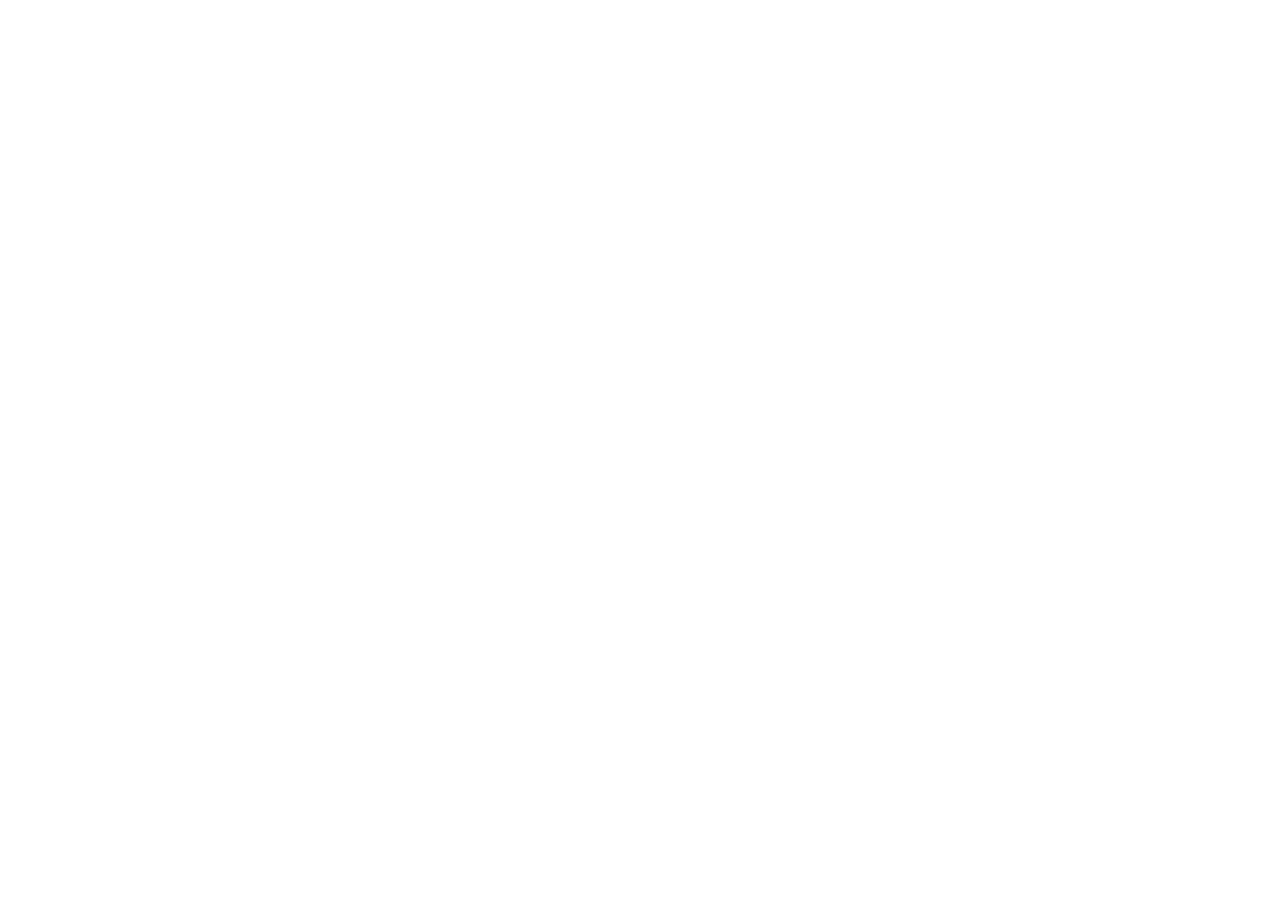
==== commit 3f60eeda: "Rename KHIND storefront to khind-rto and prepare subdomain migration" ====
--- a/khind-catalogue/index.html
+++ b/khind-catalogue/index.html
@@ -1,280 +1,8 @@
 <!doctype html>
-<html lang="ms">
-<head>
-  <meta charset="utf-8">
-  <meta name="viewport" content="width=device-width, initial-scale=1">
-  <meta http-equiv="Content-Security-Policy" content="default-src 'none'; script-src 'self'; script-src-attr 'none'; style-src 'self'; style-src-attr 'none'; img-src 'self' https://cdn.prod.website-files.com https://dtrfh4tzb23hn.cloudfront.net; font-src 'self'; connect-src 'none'; object-src 'none'; media-src 'self'; frame-src 'none'; worker-src 'none'; manifest-src 'self'; base-uri 'none'; form-action 'none'">
-  <meta name="referrer" content="strict-origin-when-cross-origin">
-  <meta name="robots" content="index,follow">
-  <link rel="canonical" href="https://akizen.my/khind-catalogue/">
-  <meta property="og:type" content="website">
-  <meta property="og:locale" content="ms_MY">
-  <meta property="og:title" content="KHIND bersama Hakim · Peralatan Rumah & RTO">
-  <meta property="og:description" content="Bandingkan peralatan KHIND, promosi semasa dan pilihan bayaran RTO bersama Hakim.">
-  <meta property="og:url" content="https://akizen.my/khind-catalogue/">
-  <meta name="theme-color" content="#11120f">
-  <meta name="description" content="Katalog peralatan rumah KHIND bersama Hakim. Bandingkan model, harga, promosi dan pilihan bayaran sebelum memohon melalui KHIND.">
-  <title>KHIND bersama Hakim · Katalog Peralatan Rumah</title>
-  <link rel="icon" href="assets/hakim-mark.svg" type="image/svg+xml">
-  <link rel="preload" href="assets/manrope.woff2" as="font" type="font/woff2" crossorigin>
-  <link rel="stylesheet" href="retail-2026.css">
-  <script src="catalogue.js?v=cd12d-plan-promo" defer></script>
-  <script src="script.js?v=cd12d-plan-promo" defer></script>
-</head>
-<body>
-<a class="skip" href="#koleksi">Terus ke katalog</a>
-
-<div class="site-notice">
-  <div class="shell">
-    <span><strong>Promosi 1 Okt – 31 Dis 2026</strong> · Produk individu terpilih 50% untuk 6 bulan pertama · Kombo RM65 untuk 6 bulan pertama</span>
-    <span class="notice-trust">Laman ejen bebas · Dokumen & bayaran melalui KHIND</span>
-  </div>
-</div>
-
-<header class="site-header">
-  <div class="shell header-inner">
-    <a class="brand" href="#" aria-label="KHIND bersama Hakim">
-      <strong>KHIND</strong>
-      <span>bersama Hakim</span>
-    </a>
-
-    <nav class="desktop-nav" aria-label="Navigasi utama">
-      <a href="#koleksi">Produk</a>
-      <a href="#kempen">Promosi</a>
-      <a href="#cara">Cara RTO</a>
-      <a href="#soalan">FAQ</a>
-    </nav>
-
-    <div class="header-actions">
-      <button class="theme-toggle" type="button" aria-label="Tukar tema warna" aria-pressed="false">
-        <img src="assets/moon.svg" alt="" width="18" height="18">
-      </button>
-      <a class="header-contact" href="https://wa.me/60174201247?text=Salam%20Hakim%2C%20saya%20perlukan%20bantuan%20pilih%20KHIND.%0A%0AProduk%3A%0AKawasan%3A%0ABajet%20bulanan%3A%20RM" target="_blank" rel="noopener noreferrer">WhatsApp Hakim</a>
-    </div>
-  </div>
-</header>
-
-<main>
-  <section class="store-hero shell" aria-labelledby="hero-title">
-    <div class="hero-copy">
-      <p class="section-label">KHIND APPLIANCE STORE · RTO</p>
-      <h1 id="hero-title">Peralatan rumah.<br><span>Pilihan lebih jelas.</span></h1>
-      <p class="hero-intro">Bandingkan model, kadar bulanan, tempoh dan promosi semasa tanpa perlu buka satu-satu poster. Pilih produk dahulu; Hakim bantu semak stok dan proses selepas itu.</p>
-
-      <div class="hero-facts" aria-label="Ringkasan promosi semasa">
-        <div><strong>50%</strong><span>6 bulan pertama<br>produk individu</span></div>
-        <div><strong>RM65</strong><span>6 bulan pertama<br>untuk kombo</span></div>
-        <div><strong>RM150</strong><span>TNG eWallet<br>trade-in aircond</span></div>
-      </div>
-
-      <div class="hero-actions">
-        <a class="button-primary" href="#koleksi">Lihat semua produk</a>
-        <a class="button-link" id="browse-laundry" href="#koleksi">Mesin basuh & pengering →</a>
-      </div>
-
-      <p class="agent-note"><strong>Hakim · Ejen KHIND RTO.</strong> Laman ini bukan laman rasmi KHIND. Kelulusan, dokumen dan pembayaran dikendalikan melalui saluran rasmi KHIND.</p>
-    </div>
-
-    <div class="hero-product">
-      <div class="hero-product-image">
-        <img id="hero-image" src="https://cdn.prod.website-files.com/673177735a80fcb0f16f912d/67b6de08e697276c238572df_80470333f122e0f2aadfa0e9527a24db.avif" alt="KHIND DryMaster DHP90" width="616" height="616" fetchpriority="high" decoding="async" referrerpolicy="no-referrer">
-      </div>
-      <div class="hero-product-info">
-        <div class="hero-product-copy">
-          <span class="hero-deal-label">YEAR END DEAL · DHP90</span>
-          <b>DryMaster Heat Pump 9kg</b>
-          <p>6 bulan pertama · kemudian RM85/bulan · tempoh 48 bulan</p>
-        </div>
-        <strong class="hero-deal-price">RM30<small>/bulan</small></strong>
-      </div>
-    </div>
-  </section>
-
-  <section class="category-section shell" aria-labelledby="category-title">
-    <div class="simple-heading">
-      <div>
-        <p class="section-label">SHOP BY CATEGORY</p>
-        <h2 id="category-title">Cari ikut jenis peralatan.</h2>
-      </div>
-      <p>Pilih kategori untuk terus tapis katalog.</p>
-    </div>
-
-    <div class="filters" role="group" aria-label="Kategori produk">
-      <button class="active" data-category="all" aria-pressed="true">
-        <span class="category-image category-all"><img src="assets/layout-grid.svg" alt="" width="40" height="40"></span>
-        <span><b>Semua produk</b><small>Model individu</small></span>
-      </button>
-      <button data-category="laundry" aria-pressed="false">
-        <span class="category-image"><img src="https://cdn.prod.website-files.com/673177735a80fcb0f16f912d/67b6de08e697276c238572df_80470333f122e0f2aadfa0e9527a24db.avif" alt="" loading="lazy" decoding="async" referrerpolicy="no-referrer"></span>
-        <span><b>Basuh & kering</b><small>Washer · Dryer</small></span>
-      </button>
-      <button data-category="fridge" aria-pressed="false">
-        <span class="category-image"><img src="https://cdn.prod.website-files.com/673177735a80fcb0f16f912d/685a6b8f8ae40c24fc405740_1%20(1).png" alt="" loading="lazy" decoding="async" referrerpolicy="no-referrer"></span>
-        <span><b>Peti sejuk</b><small>480L – 592L</small></span>
-      </button>
-      <button data-category="cooling" aria-pressed="false">
-        <span class="category-image"><img src="https://cdn.prod.website-files.com/673177735a80fcb0f16f912d/691eedc92d5490647d84b617_01_AC_carousel-1.jpg" alt="" loading="lazy" decoding="async" referrerpolicy="no-referrer"></span>
-        <span><b>Aircond</b><small>1.0HP – 2.0HP</small></span>
-      </button>
-      <button data-category="garment" aria-pressed="false">
-        <span class="category-image"><img src="https://cdn.prod.website-files.com/673177735a80fcb0f16f912d/685292ca4e8a14b4981801d6_carousel1.png" alt="" loading="lazy" decoding="async" referrerpolicy="no-referrer"></span>
-        <span><b>Penjagaan pakaian</b><small>SteamGen</small></span>
-      </button>
-      <button data-category="bundle" aria-pressed="false">
-        <span class="category-image"><span class="category-pair"><img src="https://cdn.prod.website-files.com/673177735a80fcb0f16f912d/67b6de08e697276c238572df_80470333f122e0aadfa0e9527a24db.avif" alt="" loading="lazy" decoding="async" referrerpolicy="no-referrer"><img src="https://cdn.prod.website-files.com/673177735a80fcb0f16f912d/685a6b8f8ae40c24fc405740_1%20(1).png" alt="" loading="lazy" decoding="async" referrerpolicy="no-referrer"></span></span>
-        <span><b>Kombo</b><small>2 unit · 1 pelan</small></span>
-      </button>
-    </div>
-  </section>
-
-  <section class="catalogue-section shell" id="koleksi" aria-labelledby="catalogue-title">
-    <div class="catalogue-heading">
-      <div>
-        <p class="section-label">KATALOG</p>
-        <h2 id="catalogue-title">Peralatan KHIND</h2>
-      </div>
-      <p>Harga ialah rujukan berdasarkan data kempen yang diterima. Stok, tempoh dan jumlah akhir perlu disahkan oleh KHIND.</p>
-    </div>
-
-    <div id="campaign" class="campaign"></div>
-
-    <div class="catalogue-tools">
-      <div class="search-field">
-        <label for="search">Cari produk</label>
-        <div class="search-control">
-          <input id="search" type="search" placeholder="Model, jenis produk atau kapasiti">
-          <button id="clear-search" type="button" aria-label="Kosongkan carian" title="Kosongkan carian" hidden>×</button>
-        </div>
-      </div>
-
-      <div class="catalogue-payment">
-        <span class="control-label">Paparan harga</span>
-        <div class="payment-switch" role="group" aria-label="Paparan harga">
-          <button type="button" class="active" data-payment-mode="rto" aria-pressed="true">Bulanan RTO</button>
-          <button type="button" data-payment-mode="cash" aria-pressed="false">Bayaran penuh</button>
-        </div>
-        <select id="payment" class="payment-native" aria-label="Paparan harga" aria-hidden="true" tabindex="-1">
-          <option value="rto">Bulanan RTO</option>
-          <option value="cash">Bayaran penuh</option>
-        </select>
-      </div>
-
-      <p id="count" role="status" aria-live="polite"></p>
-    </div>
-
-    <div id="category-story" class="category-story"></div>
-    <div id="products" class="products" aria-label="Senarai produk"></div>
-
-    <noscript>
-      <p>Aktifkan JavaScript untuk melihat katalog interaktif. Hubungi Hakim di <a href="https://wa.me/60174201247">WhatsApp</a> untuk senarai produk dan harga.</p>
-    </noscript>
-  </section>
-
-  <section class="promotion-section" id="kempen" aria-labelledby="promo-title">
-    <div class="shell">
-      <div class="catalogue-heading">
-        <div>
-          <p class="section-label">PROMOSI SEMASA</p>
-          <h2 id="promo-title">Oktober – Disember 2026</h2>
-        </div>
-        <p>Ringkasan kempen pelanggan. Syarat, stok dan kelayakan masih tertakluk pengesahan KHIND.</p>
-      </div>
-
-      <div class="promotion-list">
-        <article>
-          <span class="promo-number">01</span>
-          <div><h3>Kombo · RM65/bulan</h3><p>RM65 sebulan untuk 6 bulan pertama bagi pembelian kombo yang layak.</p></div>
-          <a href="#koleksi" data-campaign-category="bundle">Lihat kombo →</a>
-        </article>
-        <article>
-          <span class="promo-number">02</span>
-          <div><h3>Produk individu · 50%</h3><p>50% daripada kadar biasa untuk 6 bulan pertama bagi produk individu terpilih yang layak.</p></div>
-          <a href="#koleksi">Lihat produk →</a>
-        </article>
-        <article>
-          <span class="promo-number">03</span>
-          <div><h3>DHP90 · 65% OFF</h3><p>Poster kempen memaparkan dari RM30/bulan untuk 6 bulan pertama, kemudian RM85/bulan.</p></div>
-          <a href="#koleksi" data-campaign-search="DHP90">Lihat DHP90 →</a>
-        </article>
-        <article>
-          <span class="promo-number">04</span>
-          <div><h3>Aircond trade-in · RM150 TNG</h3><p>RM150 Touch ’n Go eWallet bagi setiap unit Sejuk Syiok terpilih yang layak di Semenanjung Malaysia.</p></div>
-          <a href="#koleksi" data-campaign-category="cooling">Lihat aircond →</a>
-        </article>
-      </div>
-
-      <div class="promotion-notes">
-        <p><strong>20% early settlement</strong> · tidak terpakai untuk 6 bulan terakhir sebelum kontrak tamat.</p>
-        <p><strong>18 tahun ke atas</strong> · tiada had umur maksimum yang dinyatakan dalam kemas kini 1 Okt; masih tertakluk credit scoring dan kemampuan bayaran.</p>
-        <p><strong>Penghantaran Sabtu</strong> · slot dan kawasan perlu disahkan.</p>
-      </div>
-    </div>
-  </section>
-
-  <section class="how-section shell" id="cara" aria-labelledby="how-title">
-    <div class="catalogue-heading">
-      <div>
-        <p class="section-label">CARA RTO</p>
-        <h2 id="how-title">Empat langkah.</h2>
-      </div>
-      <p>Hakim bantu anda memilih. Permohonan, semakan dan pembayaran tetap melalui saluran rasmi KHIND.</p>
-    </div>
-
-    <ol class="steps">
-      <li><span>01</span><div><h3>Pilih produk</h3><p>Bandingkan model, harga, tempoh dan manfaat pelan.</p></div></li>
-      <li><span>02</span><div><h3>Hantar permohonan</h3><p>Lengkapkan maklumat dan dokumen melalui pautan rasmi KHIND.</p></div></li>
-      <li><span>03</span><div><h3>Semakan & bayaran</h3><p>KHIND membuat semakan. Bayaran pertama dibuat melalui saluran rasmi.</p></div></li>
-      <li><span>04</span><div><h3>Penghantaran</h3><p>Selepas pengesahan, penghantaran atau pemasangan diatur mengikut stok dan kawasan.</p></div></li>
-    </ol>
-
-    <p class="security-note"><strong>Jangan hantar gambar IC, nombor kad atau maklumat pembayaran kepada ejen melalui WhatsApp.</strong> Gunakan pautan rasmi KHIND untuk dokumen dan pembayaran.</p>
-  </section>
-
-  <section class="faq-section shell" id="soalan" aria-labelledby="faq-title">
-    <div class="faq-heading">
-      <p class="section-label">SOALAN LAZIM</p>
-      <h2 id="faq-title">Sebelum anda pilih.</h2>
-      <a href="https://www.khindrto.com.my/faq" target="_blank" rel="noopener noreferrer">FAQ rasmi KHIND →</a>
-    </div>
-
-    <div class="faq-list">
-      <details><summary>Adakah permohonan pasti lulus?</summary><p>Tidak. KHIND menentukan kelulusan selepas semakan. Dokumen hendaklah dihantar hanya melalui pautan rasmi KHIND.</p></details>
-      <details><summary>Perlu hantar IC atau butiran kad kepada Hakim?</summary><p>Tidak. Jangan hantar gambar IC, nombor kad atau butiran pembayaran dalam chat ejen.</p></details>
-      <details><summary>Adakah penghantaran dan pemasangan termasuk?</summary><p>Skop berbeza mengikut produk, pelan dan alamat. Kerja tambahan seperti pendawaian atau paip tambahan boleh dikenakan caj berasingan.</p></details>
-      <details><summary>Bila peralatan menjadi milik saya?</summary><p>Menurut FAQ KHIND, pemilikan berpindah selepas semua bayaran diselesaikan. Rujuk perjanjian sebenar sebelum menerima tawaran.</p></details>
-    </div>
-  </section>
-
-  <section class="contact-section">
-    <div class="shell contact-inner">
-      <div>
-        <p class="section-label">KHIND RTO · SALES ASSISTANCE</p>
-        <h2>Sudah ada model dalam fikiran?</h2>
-        <p>Hantar nama produk, kawasan dan bajet bulanan. Hakim akan bantu semak pilihan yang relevan tanpa meminta dokumen sensitif melalui chat.</p>
-      </div>
-      <a class="contact-button" href="https://wa.me/60174201247?text=Salam%20Hakim%2C%20tolong%20bantu%20saya%20pilih%20produk%20KHIND.%0A%0AJenis%20produk%3A%0AKawasan%3A%0ABajet%20bulanan%3A%20RM%0AKeperluan%20utama%3A" target="_blank" rel="noopener noreferrer">WhatsApp Hakim</a>
-    </div>
-  </section>
-</main>
-
-<footer class="site-footer">
-  <div class="shell footer-inner">
-    <div><strong>KHIND bersama Hakim</strong><span>Ejen KHIND RTO · Laman ejen bebas</span></div>
-    <p>Permohonan, kelulusan, dokumen dan pembayaran dikendalikan melalui KHIND.</p>
-    <a href="../">Akizen</a>
-  </div>
-</footer>
-
-<dialog id="detail" aria-labelledby="detail-title">
-  <button class="close" aria-label="Tutup butiran">×</button>
-  <div id="detail-content"></div>
-</dialog>
-
-<nav class="mobile-bottom-nav" aria-label="Navigasi mudah alih">
-  <a class="active" aria-current="page" href="#koleksi" data-mobile-nav="koleksi"><span>Produk</span></a>
-  <a href="#kempen" data-mobile-nav="kempen"><span>Promosi</span></a>
-  <a href="#cara" data-mobile-nav="cara"><span>Cara RTO</span></a>
-  <a href="https://wa.me/60174201247?text=Salam%20Hakim%2C%20saya%20perlukan%20bantuan%20pilih%20KHIND." target="_blank" rel="noopener noreferrer"><span>WhatsApp</span></a>
-</nav>
-</body>
-</html>
+<html lang="ms"><head>
+<meta charset="utf-8"><meta name="viewport" content="width=device-width,initial-scale=1">
+<meta name="robots" content="noindex,follow">
+<meta http-equiv="refresh" content="0;url=https://akizen.my/khind-rto/">
+<link rel="canonical" href="https://akizen.my/khind-rto/">
+<title>KHIND RTO bersama Hakim — Pautan Dikemas Kini</title>
+</head><body><p>Halaman KHIND RTO telah berpindah. <a href="https://akizen.my/khind-rto/">Buka katalog KHIND RTO</a>.</p></body></html>
